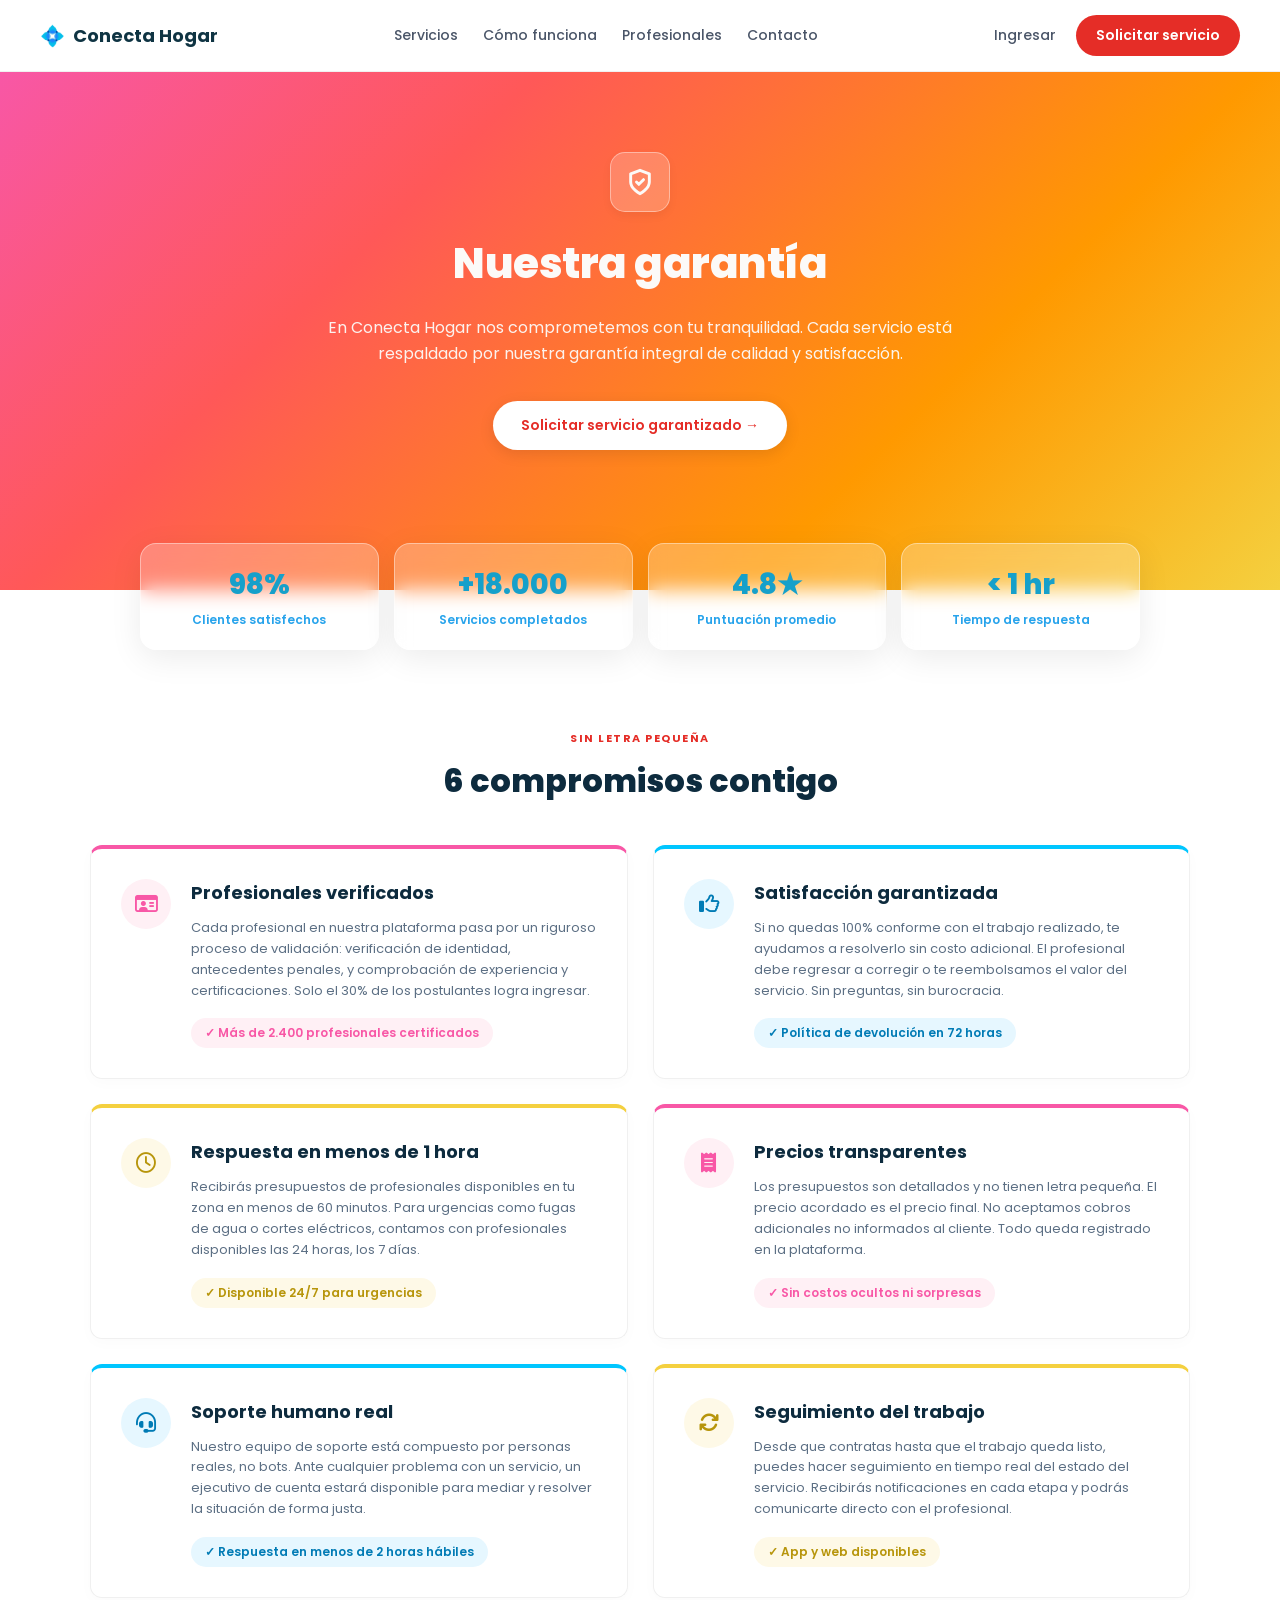
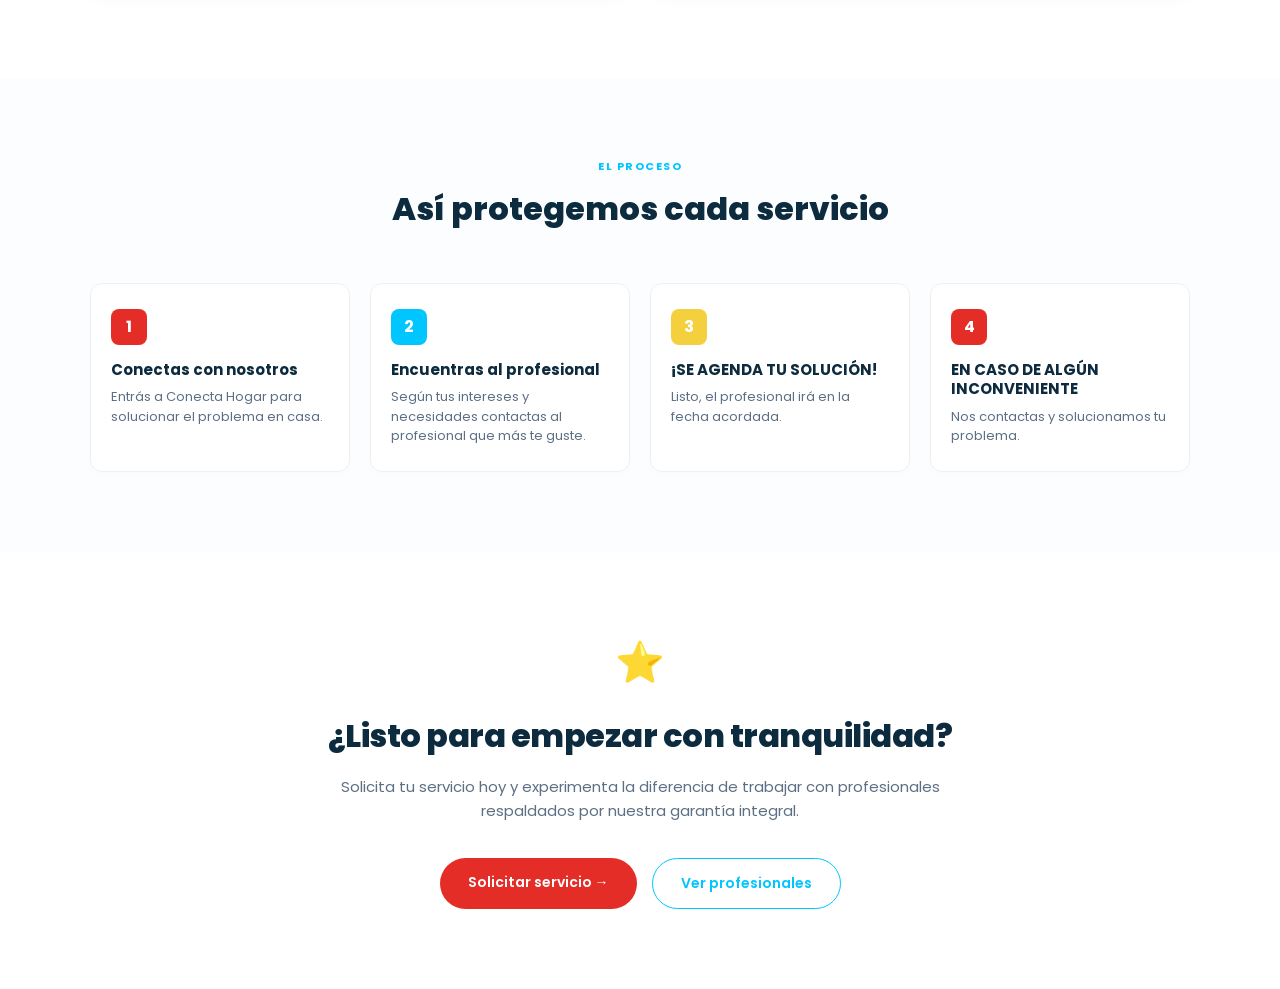
==== garantia.html @ bc5119c2 "cambios en el orden de mi vista" ====
<!DOCTYPE html>
<html lang="es">
<head>
    <meta charset="UTF-8">
    <meta name="viewport" content="width=device-width, initial-scale=1.0">
    <title>Conecta Hogar - Nuestra Garantía</title>
    <!-- Importamos fuentes modernas (puedes cambiarlas si lo prefieres) -->
    <link href="https://fonts.googleapis.com/css2?family=Poppins:wght@400;600;700;800&display=swap" rel="stylesheet">
    <!-- Iconos de FontAwesome para replicar los de las tarjetas -->
    <link rel="stylesheet" href="https://cdnjs.cloudflare.com/ajax/libs/font-awesome/6.4.0/css/all.min.css">
    <link rel="stylesheet" href="garantia.css">
</head>
<body>

    <!-- 1. NAV BAR -->
    <header class="navbar">
        <div class="logo">
            <span class="logo-icon">💠</span> Conecta Hogar
        </div>
        <nav class="nav-links">
            <a href="#">Servicios</a>
            <a href="#">Cómo funciona</a>
            <a href="#">Profesionales</a>
            <a href="#">Contacto</a>
        </nav>
        <div class="nav-actions">
            <a href="#" class="btn-login">Ingresar</a>
            <a href="#" class="btn-primary-sm">Solicitar servicio</a>
        </div>
    </header>

    <!-- 2. HERO SECTION (Garantía) -->
    <section class="hero-section">
        <div class="shield-icon">
    <svg width="28" height="28" viewBox="0 0 24 24" fill="none" stroke="currentColor" stroke-width="2.5" stroke-linecap="round" stroke-linejoin="round">
        <path d="M12 22s8-4 8-10V5l-8-3-8 3v7c0 6 8 10 8 10z"/>
        <path d="m9 12 2 2 4-4"/>
    </svg>
</div>
            <h1>Nuestra garantía</h1>
            <p class="hero-subtitle">En Conecta Hogar nos comprometemos con tu tranquilidad. Cada servicio está respaldado por nuestra garantía integral de calidad y satisfacción.</p>
            <a href="#" class="btn-white">Solicitar servicio garantizado &rarr;</a>
            
            <!-- Estadísticas -->
            <div class="stats-grid">
                <div class="stat-card">
                    <h3>98%</h3>
                    <p>Clientes satisfechos</p>
                </div>
                <div class="stat-card">
                    <h3>+18.000</h3>
                    <p>Servicios completados</p>
                </div>
                <div class="stat-card">
                    <h3>4.8★</h3>
                    <p>Puntuación promedio</p>
                </div>
                <div class="stat-card">
                    <h3>&lt; 1 hr</h3>
                    <p>Tiempo de respuesta</p>
                </div>
            </div>
        </div>
    </section>

    <!-- 3. COMPROMISOS SECTION -->
    <section class="commitments-section">
        <span class="section-tagline">SIN LETRA PEQUEÑA</span>
        <h2>6 compromisos contigo</h2>

        <div class="cards-grid">
            <!-- Tarjeta 1 -->
            <div class="commitment-card border-pink">
                <div class="card-icon bg-pink"><i class="fa-regular fa-id-card"></i></div>
                <div class="card-content">
                    <h3>Profesionales verificados</h3>
                    <p>Cada profesional en nuestra plataforma pasa por un riguroso proceso de validación: verificación de identidad, antecedentes penales, y comprobación de experiencia y certificaciones. Solo el 30% de los postulantes logra ingresar.</p>
                    <span class="badge badge-pink">✓ Más de 2.400 profesionales certificados</span>
                </div>
            </div>
            <!-- Tarjeta 2 -->
            <div class="commitment-card border-blue">
                <div class="card-icon bg-blue"><i class="fa-regular fa-thumbs-up"></i></div>
                <div class="card-content">
                    <h3>Satisfacción garantizada</h3>
                    <p>Si no quedas 100% conforme con el trabajo realizado, te ayudamos a resolverlo sin costo adicional. El profesional debe regresar a corregir o te reembolsamos el valor del servicio. Sin preguntas, sin burocracia.</p>
                    <span class="badge badge-blue">✓ Política de devolución en 72 horas</span>
                </div>
            </div>
            <!-- Tarjeta 3 -->
            <div class="commitment-card border-yellow">
                <div class="card-icon bg-yellow"><i class="fa-regular fa-clock"></i></div>
                <div class="card-content">
                    <h3>Respuesta en menos de 1 hora</h3>
                    <p>Recibirás presupuestos de profesionales disponibles en tu zona en menos de 60 minutos. Para urgencias como fugas de agua o cortes eléctricos, contamos con profesionales disponibles las 24 horas, los 7 días.</p>
                    <span class="badge badge-yellow">✓ Disponible 24/7 para urgencias</span>
                </div>
            </div>
            <!-- Tarjeta 4 -->
            <div class="commitment-card border-pink">
                <div class="card-icon bg-pink"><i class="fa-solid fa-receipt"></i></div>
                <div class="card-content">
                    <h3>Precios transparentes</h3>
                    <p>Los presupuestos son detallados y no tienen letra pequeña. El precio acordado es el precio final. No aceptamos cobros adicionales no informados al cliente. Todo queda registrado en la plataforma.</p>
                    <span class="badge badge-pink">✓ Sin costos ocultos ni sorpresas</span>
                </div>
            </div>
            <!-- Tarjeta 5 -->
            <div class="commitment-card border-blue">
                <div class="card-icon bg-blue"><i class="fa-solid fa-headset"></i></div>
                <div class="card-content">
                    <h3>Soporte humano real</h3>
                    <p>Nuestro equipo de soporte está compuesto por personas reales, no bots. Ante cualquier problema con un servicio, un ejecutivo de cuenta estará disponible para mediar y resolver la situación de forma justa.</p>
                    <span class="badge badge-blue">✓ Respuesta en menos de 2 horas hábiles</span>
                </div>
            </div>
            <!-- Tarjeta 6 -->
            <div class="commitment-card border-yellow">
                <div class="card-icon bg-yellow"><i class="fa-solid fa-arrows-rotate"></i></div>
                <div class="card-content">
                    <h3>Seguimiento del trabajo</h3>
                    <p>Desde que contratas hasta que el trabajo queda listo, puedes hacer seguimiento en tiempo real del estado del servicio. Recibirás notificaciones en cada etapa y podrás comunicarte directo con el profesional.</p>
                    <span class="badge badge-yellow">✓ App y web disponibles</span>
                </div>
            </div>
        </div>
    </section>

    <!-- 4. PROCESO SECTION -->
    <section class="process-section">
        <span class="section-tagline-blue">EL PROCESO</span>
        <h2>Así protegemos cada servicio</h2>

        <div class="process-grid">
            <!-- Paso 1 -->
            <div class="process-step">
                <div class="step-number bg-step-pink">1</div>
                <div class="step-text">
                    <h3>Conectas con nosotros</h3>
                    <p>Entrás a Conecta Hogar para solucionar el problema en casa.</p>
                </div>
            </div>
            <!-- Paso 2 -->
            <div class="process-step">
                <div class="step-number bg-step-blue">2</div>
                <div class="step-text">
                    <h3>Encuentras al profesional</h3>
                    <p>Según tus intereses y necesidades contactas al profesional que más te guste.</p>
                </div>
            </div>
            <!-- Paso 3 -->
            <div class="process-step">
                <div class="step-number bg-step-yellow">3</div>
                <div class="step-text">
                    <h3>¡SE AGENDA TU SOLUCIÓN!</h3>
                    <p>Listo, el profesional irá en la fecha acordada.</p>
                </div>
            </div>
            <!-- Paso 4 -->
            <div class="process-step">
                <div class="step-number bg-step-pink2">4</div>
                <div class="step-text">
                    <h3>EN CASO DE ALGÚN INCONVENIENTE</h3>
                    <p>Nos contactas y solucionamos tu problema.</p>
                </div>
            </div>
        </div>
    </section>

    <!-- 5. CTA FINAL SECTION -->
    <section class="cta-section">
        <div class="star-icon">⭐</div>
        <h2>¿Listo para empezar con tranquilidad?</h2>
        <p>Solicita tu servicio hoy y experimenta la diferencia de trabajar con profesionales respaldados por nuestra garantía integral.</p>
        <div class="cta-buttons">
            <a href="#" class="btn-primary-lg">Solicitar servicio &rarr;</a>
            <a href="#" class="btn-secondary-lg">Ver profesionales</a>
        </div>
    </section>

    <script src="garantia.js"></script>
</body>
</html>
---- garantia.css ----
/* ==========================================
   1. CONFIGURACIÓN BASE & VARIABLES
   ========================================== */
* {
    margin: 0;
    padding: 0;
    box-sizing: border-box;
}

body {
    font-family: 'Poppins', sans-serif;
    color: #0f3443; /* Tono azul oscuro para buena lectura */
    background-color: #ffffff;
    overflow-x: hidden;
    -webkit-font-smoothing: antialiased;
}

a {
    text-align: none;
    text-decoration: none;
}

/* ==========================================
   2. BARRA DE NAVEGACIÓN (NAVBAR)
   ========================================== */
.navbar {
    display: flex;
    justify-content: space-between;
    align-items: center;
    padding: 15px 40px;
    background-color: #ffffff;
    border-bottom: 1px solid #f0f0f0;
    position: sticky;
    top: 0;
    z-index: 1000;
}

.navbar .logo {
    font-weight: 700;
    font-size: 18px;
    color: #0f3443;
    display: flex;
    align-items: center;
    gap: 8px;
}

.navbar .logo-icon {
    font-size: 20px;
}

.navbar .nav-links {
    display: flex;
    gap: 25px;
}

.navbar .nav-links a {
    color: #4a5568;
    font-weight: 500;
    font-size: 14px;
    transition: color 0.2s ease;
}

.navbar .nav-links a:hover {
    color: #e52d27; /* Pequeño efecto hover */
}

.navbar .nav-actions {
    display: flex;
    align-items: center;
    gap: 20px;
}

.navbar .btn-login {
    color: #4a5568;
    font-weight: 500;
    font-size: 14px;
}

.navbar .btn-primary-sm {
    background-color: #e52d27; /* El color rojo/fucsia del botón */
    color: #ffffff;
    padding: 10px 20px;
    border-radius: 25px;
    font-weight: 600;
    font-size: 14px;
    transition: transform 0.2s ease, background-color 0.2s ease;
}

.navbar .btn-primary-sm:hover {
    background-color: #d11b17;
    transform: translateY(-1px);
}

/* ==========================================
   3. SECCIÓN HERO (Fondo Degradado y Textos)
   ========================================== */
.hero-section {
    /* Replicamos el llamativo degradado de Rojo -> Naranja -> Amarillo */
    background: linear-gradient(135deg, #f857a6 0%, #ff5858 30%, #ff9900 70%, #f4d03f 100%);
    padding: 80px 20px 140px 20px; /* Espaciado extra abajo para que floten las tarjetas */
    text-align: center;
    color: #fcfaf8;
    position: relative;
}

.hero-container {
    max-width: 800px;
    margin: 0 auto;
}

/* Icono del Escudo Blanco Central */
.hero-section .shield-icon {
    background-color: rgba(255, 255, 255, 0.2);
    width: 60px;
    height: 60px;
    border-radius: 15px;
    display: inline-flex;
    justify-content: center;
    align-items: center;
    font-size: 24px;
    margin-bottom: 20px;
    border: 1px solid rgba(255, 255, 255, 0.4);
    box-shadow: 0 4px 10px rgba(0, 0, 0, 0.05);
}

.hero-section h1 {
    font-size: 42px;
    font-weight: 800;
    margin-bottom: 20px;
    letter-spacing: -0.5px;
}

.hero-section .hero-subtitle {
    font-size: 16px;
    line-height: 1.6;
    margin-bottom: 35px;
    opacity: 0.95;
    max-width: 650px;
    margin-left: auto;
    margin-right: auto;
}

/* Botón Blanco Solicitud */
.hero-section .btn-white {
    background-color: #ffffff;
    color: #e52d27;
    padding: 14px 28px;
    border-radius: 30px;
    font-weight: 600;
    font-size: 14px;
    box-shadow: 0 4px 15px rgba(0, 0, 0, 0.1);
    display: inline-block;
    transition: transform 0.2s ease, box-shadow 0.2s ease;
}

.hero-section .btn-white:hover {
    transform: translateY(-2px);
    box-shadow: 0 6px 20px rgba(0, 0, 0, 0.15);
}

/* ==========================================
   4. TARJETAS DE ESTADÍSTICAS (Flotantes)
   ========================================== */
.stats-grid {
    display: grid;
    grid-template-columns: repeat(4, 1fr);
    gap: 15px;
    max-width: 1000px;
    margin: 50px auto 0 auto;
    position: absolute;
    left: 20px;
    right: 20px;
    bottom: -60px; /* Hace que floten hacia afuera del contenedor del Hero */
    z-index: 10;
}

.stat-card {
    background: rgba(255, 255, 255, 0.25);
    backdrop-filter: blur(10px);
    -webkit-backdrop-filter: blur(10px);
    border: 1px solid rgba(255, 255, 255, 0.4);
    padding: 20px 10px;
    border-radius: 16px;
    box-shadow: 0 8px 32px 0 rgba(0, 0, 0, 0.08);
    text-align: center;
}

.stat-card h3 {
    font-size: 28px;
    font-weight: 800;
    color: #16a0ca;
    margin-bottom: 5px;
}

.stat-card p {
    font-size: 12px;
    font-weight: 600;
    color: rgba(15, 153, 233, 0.9);
}

/* ==========================================
   5. SECCIÓN 6 COMPROMISOS (Base)
   ========================================== */
.commitments-section {
    padding: 140px 40px 80px 40px; /* Bastante espacio arriba por el choque de las estadísticas */
    background-color: #ffffff;
    text-align: center;
}

.section-tagline {
    font-size: 11px;
    font-weight: 700;
    color: #e52d27;
    letter-spacing: 1.5px;
    display: block;
    margin-bottom: 10px;
}

.commitments-section h2 {
    font-size: 32px;
    font-weight: 800;
    color: #0d2b3e;
    margin-bottom: 40px;
}

/* Cuadrícula de Compromisos (2 columnas en pantallas grandes) */
.cards-grid {
    display: grid;
    grid-template-columns: repeat(2, 1fr);
    gap: 25px;
    max-width: 1100px;
    margin: 0 auto;
}

/* ==========================================
   6. ESTILOS DE TARJETAS INDIVIDUALES (Compromisos)
   ========================================== */
.commitment-card {
    background-color: #ffffff;
    border: 1px solid #f0f0f0;
    border-radius: 12px;
    padding: 30px;
    display: flex;
    gap: 20px;
    text-align: left;
    box-shadow: 0 4px 15px rgba(0, 0, 0, 0.02);
    transition: transform 0.2s ease, box-shadow 0.2s ease;
}

.commitment-card:hover {
    transform: translateY(-3px);
    box-shadow: 0 10px 25px rgba(0, 0, 0, 0.05);
}

/* Contenedores circulares para los íconos */
.card-icon {
    width: 50px;
    height: 50px;
    border-radius: 50%;
    display: flex;
    justify-content: center;
    align-items: center;
    font-size: 20px;
    flex-shrink: 0; /* Evita que el círculo se deforme si hay mucho texto */
}

.card-content {
    display: flex;
    flex-direction: column;
    gap: 12px;
}

.card-content h3 {
    font-size: 18px;
    font-weight: 700;
    color: #0d2b3e;
}

.card-content p {
    font-size: 13px;
    line-height: 1.6;
    color: #5c6f84;
}

/* Pequeñas etiquetas inferiores (Badges) */
.badge {
    align-self: flex-start; /* Se ajusta solo al tamaño de su texto */
    font-size: 12px;
    font-weight: 600;
    padding: 6px 14px;
    border-radius: 20px;
    margin-top: 5px;
}

/* ==========================================
   7. VARIACIONES DE COLORES (Bordes, Iconos y Badges)
   ========================================== */

/* Variación Rosa/Fucsia */
.border-pink { border-top: 4px solid #f857a6; }
.bg-pink { background-color: #fff0f5; color: #f857a6; }
.badge-pink { background-color: #fff0f5; color: #f857a6; }

/* Variación Azul */
.border-blue { border-top: 4px solid #00c6ff; }
.bg-blue { background-color: #e6f7ff; color: #007bb5; }
.badge-blue { background-color: #e6f7ff; color: #007bb5; }

/* Variación Amarilla/Naranja */
.border-yellow { border-top: 4px solid #f4d03f; }
.bg-yellow { background-color: #fef9e7; color: #b7950b; }
.badge-yellow { background-color: #fef9e7; color: #b7950b; }

/* ==========================================
   8. SECCIÓN PROCESO (Así protegemos cada servicio)
   ========================================== */
.process-section {
    padding: 80px 40px;
    background-color: #fcfdfe; /* Un fondo sutilmente grisáceo/azul para contrastar */
    text-align: center;
}

.section-tagline-blue {
    font-size: 11px;
    font-weight: 700;
    color: #00c6ff;
    letter-spacing: 1.5px;
    display: block;
    margin-bottom: 10px;
}

.process-section h2 {
    font-size: 32px;
    font-weight: 800;
    color: #0d2b3e;
    margin-bottom: 50px;
}

/* Cuadrícula del proceso (4 columnas para los 4 pasos) */
.process-grid {
    display: grid;
    grid-template-columns: repeat(4, 1fr);
    gap: 20px;
    max-width: 1100px;
    margin: 0 auto;
}

.process-step {
    background-color: #ffffff;
    border: 1px solid #f0f0f0;
    border-radius: 12px;
    padding: 25px 20px;
    text-align: left;
    display: flex;
    flex-direction: column;
    gap: 15px;
    box-shadow: 0 4px 10px rgba(0, 0, 0, 0.01);
}

/* Números de los pasos */
.step-number {
    width: 36px;
    height: 36px;
    border-radius: 8px;
    display: flex;
    justify-content: center;
    align-items: center;
    font-weight: 700;
    font-size: 16px;
    color: #ffffff;
}

/* Colores específicos para los números de los pasos según la imagen */
.bg-step-pink { background-color: #e52d27; }
.bg-step-blue { background-color: #00c6ff; }
.bg-step-yellow { background-color: #f4d03f; }
.bg-step-pink2 { background-color: #e52d27; }

.step-text h3 {
    font-size: 15px;
    font-weight: 700;
    color: #0d2b3e;
    margin-bottom: 8px;
    line-height: 1.3;
}

.step-text p {
    font-size: 13px;
    line-height: 1.5;
    color: #5c6f84;
}

/* ==========================================
   9. SECCIÓN CTA FINAL (¿Listo para empezar...?)
   ========================================== */
.cta-section {
    padding: 80px 20px;
    background-color: #ffffff;
    text-align: center;
    max-width: 700px;
    margin: 0 auto;
}

.cta-section .star-icon {
    font-size: 40px;
    margin-bottom: 20px;
}

.cta-section h2 {
    font-size: 32px;
    font-weight: 800;
    color: #0d2b3e;
    margin-bottom: 15px;
    letter-spacing: -0.5px;
}

.cta-section p {
    font-size: 15px;
    line-height: 1.6;
    color: #5c6f84;
    margin-bottom: 35px;
}

/* Contenedor de botones inferiores */
.cta-buttons {
    display: flex;
    justify-content: center;
    gap: 15px;
}

.btn-primary-lg {
    background-color: #e52d27;
    color: #ffffff;
    padding: 14px 28px;
    border-radius: 30px;
    font-weight: 600;
    font-size: 14px;
    transition: background-color 0.2s ease, transform 0.2s ease;
}

.btn-primary-lg:hover {
    background-color: #d11b17;
    transform: translateY(-2px);
}

.btn-secondary-lg {
    background-color: #ffffff;
    color: #00c6ff;
    padding: 14px 28px;
    border-radius: 30px;
    font-weight: 600;
    font-size: 14px;
    border: 1px solid #00c6ff;
    transition: background-color 0.2s ease, transform 0.2s ease;
}

.btn-secondary-lg:hover {
    background-color: #f4fcff;
    transform: translateY(-2px);
}

/* ==========================================
   10. OPTIMIZACIÓN RESPONSIVA (Mobile & Tablets)
   ========================================== */
@media (max-width: 992px) {
    .stats-grid {
        grid-template-columns: repeat(2, 1fr);
        position: relative;
        bottom: 0;
        margin-top: 40px;
    }
    
    .commitments-section {
        padding-top: 60px;
    }

    .cards-grid {
        grid-template-columns: 1fr;
    }

    .process-grid {
        grid-template-columns: repeat(2, 1fr);
    }
}

@media (max-width: 600px) {
    .navbar {
        padding: 15px 20px;
    }
    
    .navbar .nav-links {
        display: none; /* Esconde el menú de escritorio en móviles */
    }

    .hero-section h1 {
        font-size: 32px;
    }

    .stats-grid {
        grid-template-columns: 1fr;
    }

    .process-grid {
        grid-template-columns: 1fr;
    }

    .cta-buttons {
        flex-direction: column;
        gap: 10px;
    }
    
    .commitment-card {
        flex-direction: column;
        align-items: flex-start;
        gap: 15px;
    }
}
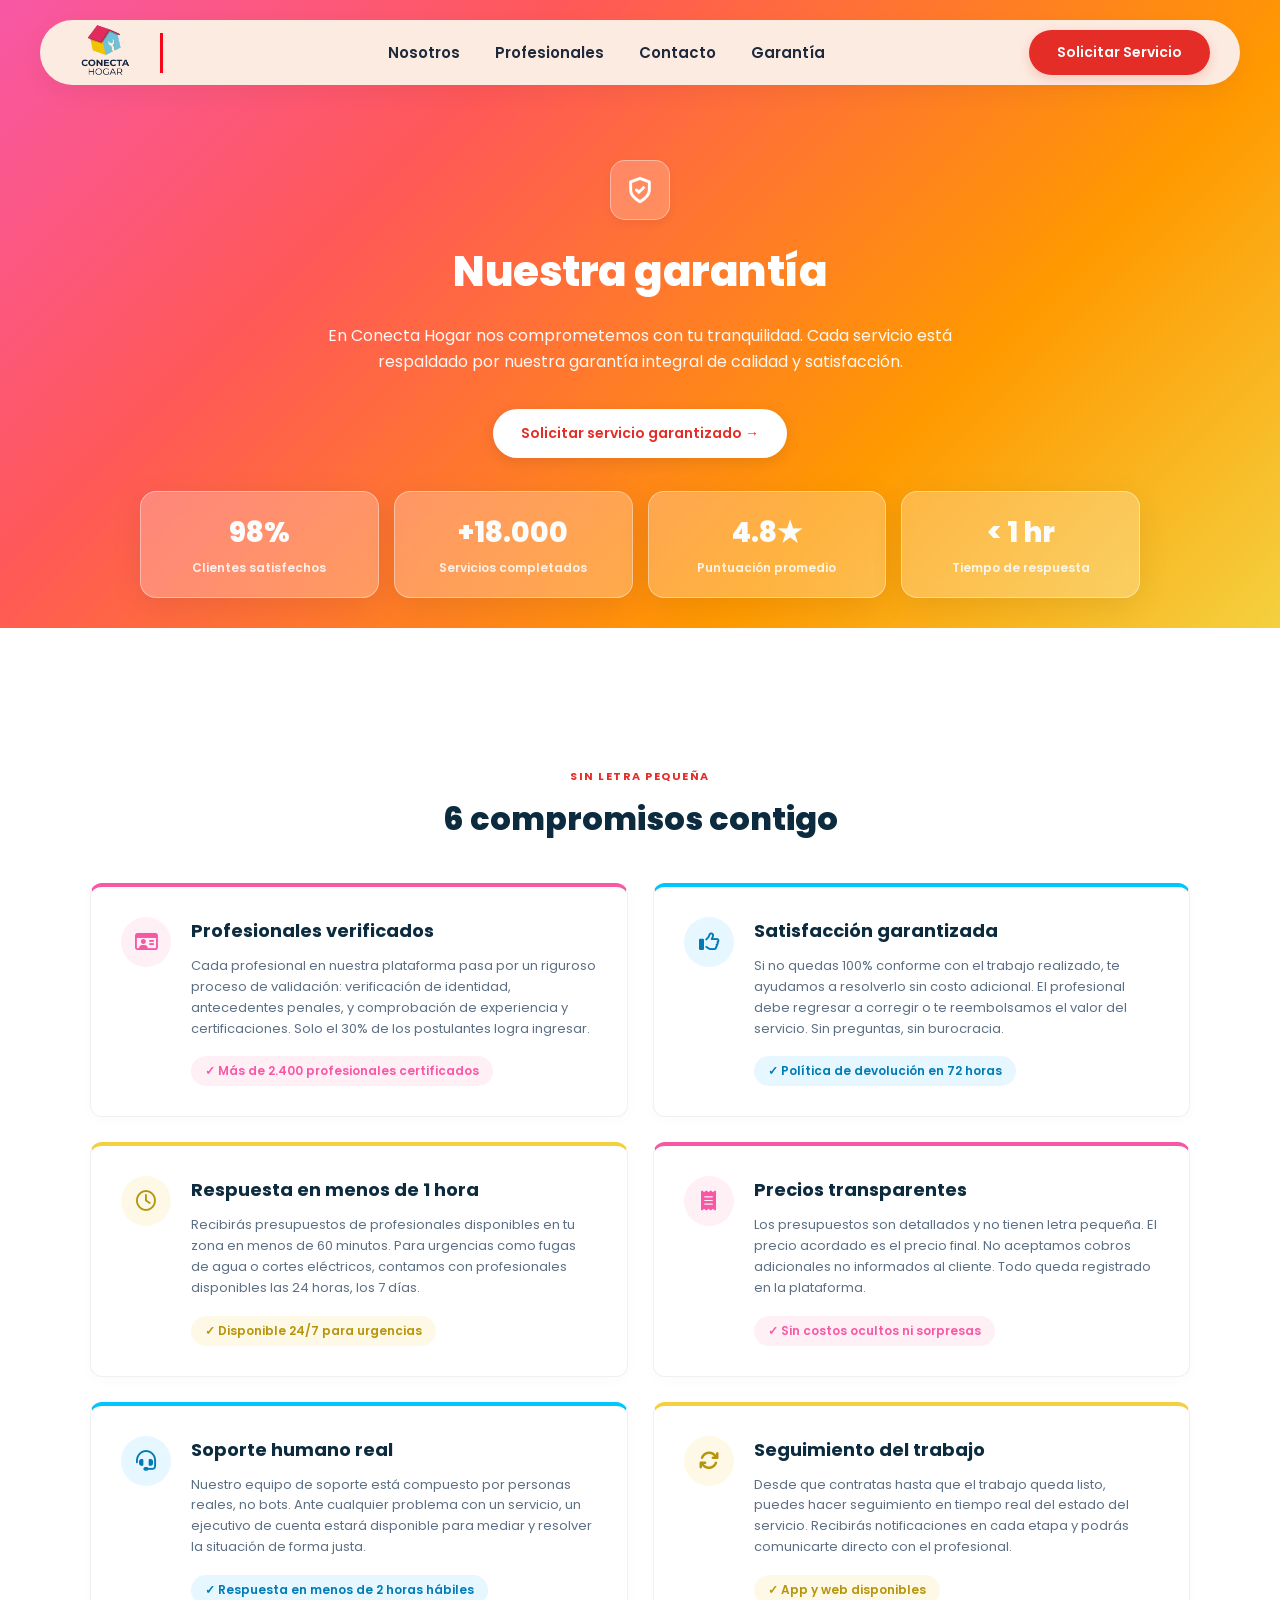
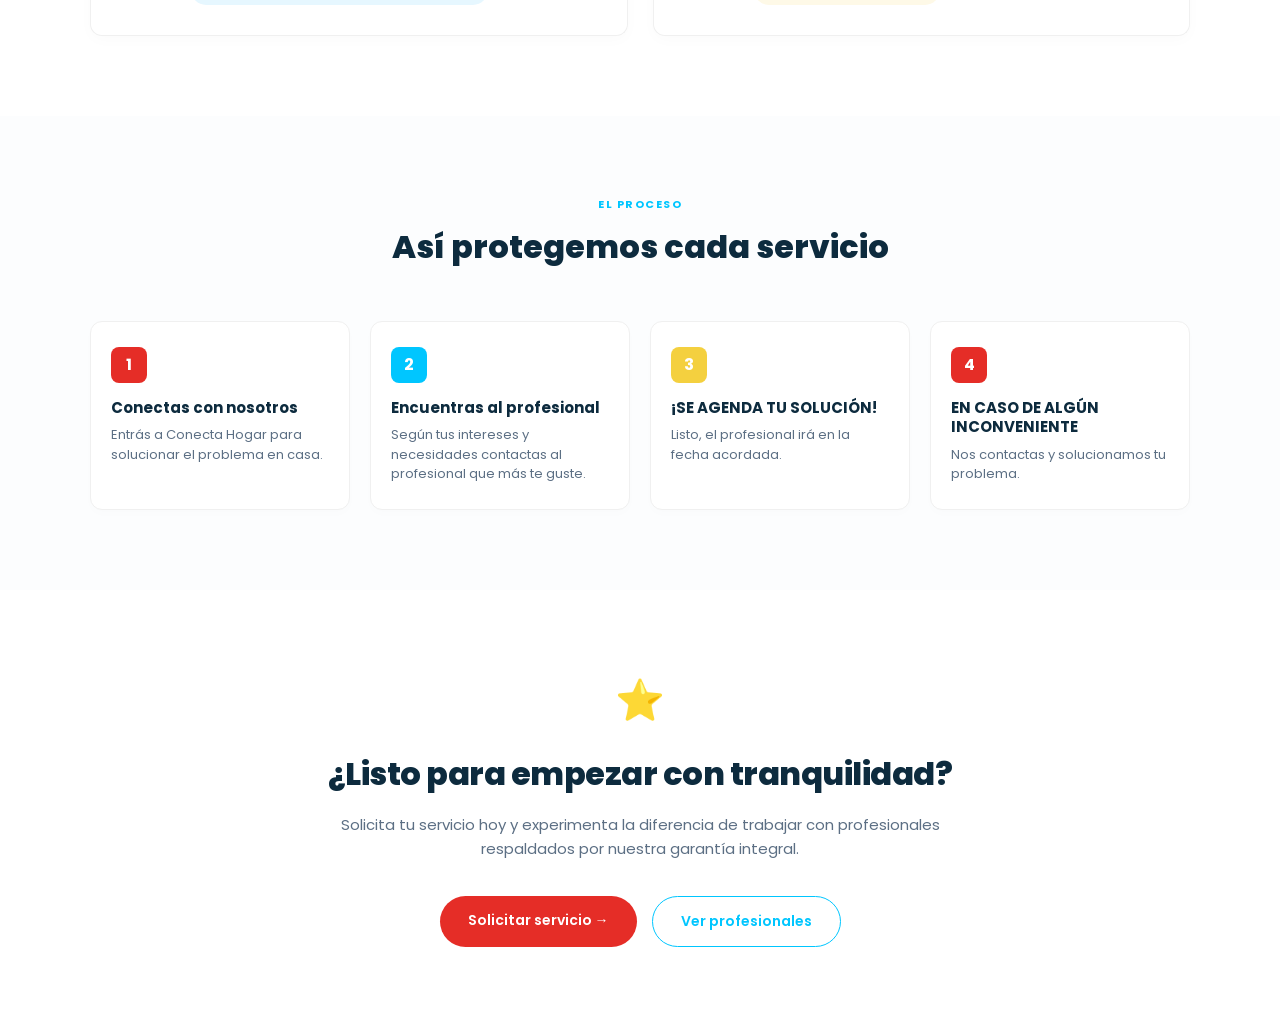
==== commit 2def0368: "visu lista, sometida a cambios de ser necesario" ====
--- a/garantia.html
+++ b/garantia.html
@@ -13,19 +13,24 @@
 <body>
 
     <!-- 1. NAV BAR -->
-    <header class="navbar">
-        <div class="logo">
-            <span class="logo-icon">💠</span> Conecta Hogar
-        </div>
-        <nav class="nav-links">
-            <a href="#">Servicios</a>
-            <a href="#">Cómo funciona</a>
-            <a href="#">Profesionales</a>
-            <a href="#">Contacto</a>
-        </nav>
-        <div class="nav-actions">
-            <a href="#" class="btn-login">Ingresar</a>
-            <a href="#" class="btn-primary-sm">Solicitar servicio</a>
+   <header class="navbar-container">
+        <div class="navbar-floating">
+            <div class="logo-wrapper">
+                <a href="#" class="logo-link">
+                    <img src="logo.jpeg.png" alt="Conecta Hogar Logo" class="logo-img">
+                </a>
+            </div>
+            
+            <nav class="nav-links">
+                <a href="#">Nosotros</a>
+                <a href="#">Profesionales</a>
+                <a href="#">Contacto</a>
+                <a href="#">Garantía</a>
+            </nav>
+            
+            <div class="nav-actions">
+                <a href="#" class="btn-solicitar">Solicitar Servicio</a>
+            </div>
         </div>
     </header>
 
--- a/garantia.css
+++ b/garantia.css
@@ -23,72 +23,143 @@
 /* ==========================================
    2. BARRA DE NAVEGACIÓN (NAVBAR)
    ========================================== */
-.navbar {
+.navbar-container {
+    position: absolute;
+    top: 0;
+    z-index: 1000;
+    width: 100%;
+    padding: 20px 40px 10px 40px;
+    background-color: transparent; /* Permite que se vea el fondo detrás */
+}
+
+/* La cápsula flotante con el fondo crema de tu Figma */
+.navbar-floating {
+    max-width: 1200px;
+    margin: 0 auto;
+    background-color: #fcebe1; /* Color almendrado/crema suave de la foto */
+    border-radius: 50px; /* Bordes ultra redondeados en forma de píldora */
+    padding: 10px 30px;
     display: flex;
     justify-content: space-between;
     align-items: center;
-    padding: 15px 40px;
-    background-color: #ffffff;
-    border-bottom: 1px solid #f0f0f0;
-    position: sticky;
-    top: 0;
-    z-index: 1000;
-}
-
-.navbar .logo {
-    font-weight: 700;
-    font-size: 18px;
-    color: #0f3443;
+    box-shadow: 0 8px 24px rgba(0, 0, 0, 0.05);
+}
+
+/* --- LOGO INTERACTIVO --- */
+.logo-wrapper {
+    perspective: 1000px; /* Habilita el efecto 3D */
     display: flex;
     align-items: center;
-    gap: 8px;
-}
-
-.navbar .logo-icon {
-    font-size: 20px;
-}
-
-.navbar .nav-links {
-    display: flex;
-    gap: 25px;
-}
-
-.navbar .nav-links a {
-    color: #4a5568;
-    font-weight: 500;
+    /* Creamos la línea usando el borde derecho del contenedor del logo */
+    border-right: 3px solid rgb(246, 7, 23); 
+    /* Espacio antes de la línea (derecha) y ajuste a la izquierda */
+    padding-right: 20px; 
+    margin-right: 20px;
+    /* Altura de la línea basada en el contenedor */
+    height: 40px;
+}
+
+.logo-link {
+    display: flex;
+    align-items: center;
+    gap: 10px;
+}
+
+.logo-img {
+    width: 70px;
+    height: 70px;
+    object-fit: contain;
+    transition: transform 0.5s cubic-bezier(0.175, 0.885, 0.32, 1.275);
+    transform-origin: bottom center; /* El eje de rotación será la base */
+}
+
+/* Animación del logo al pasar el mouse (Efecto balanceo interactivo) */
+.logo-link:hover .logo-img {
+    transform: rotateX(15deg) rotateY(-10deg) scale(1.1);
+    filter: drop-shadow(0 6px 8px rgba(0,0,0,0.15));
+}
+
+.logo-text {
     font-size: 14px;
-    transition: color 0.2s ease;
-}
-
-.navbar .nav-links a:hover {
-    color: #e52d27; /* Pequeño efecto hover */
-}
-
-.navbar .nav-actions {
-    display: flex;
-    align-items: center;
-    gap: 20px;
-}
-
-.navbar .btn-login {
-    color: #4a5568;
-    font-weight: 500;
+    font-weight: 800;
+    color: #1e293b;
+    line-height: 1.1;
+    letter-spacing: 0.5px;
+}
+
+.logo-text small {
+    font-size: 11px;
+    font-weight: 600;
+    color: #64748b;
+}
+
+/* --- ENLACES DE NAVEGACIÓN --- */
+.navbar-floating .nav-links {
+    display: flex;
+    gap: 35px;
+}
+
+.navbar-floating .nav-links a {
+    color: #1e293b; /* Color azul oscuro de los textos en tu Figma */
+    font-weight: 600;
+    font-size: 15px;
+    position: relative;
+    transition: color 0.3s ease;
+}
+
+/* Línea animada debajo de los enlaces al hacer hover */
+.navbar-floating .nav-links a::after {
+    content: '';
+    position: absolute;
+    width: 100%;
+    transform: scaleX(0);
+    height: 2px;
+    bottom: -4px;
+    left: 0;
+    background-color: #e52d27;
+    transform-origin: bottom right;
+    transition: transform 0.25s ease-out;
+}
+
+.navbar-floating .nav-links a:hover {
+    color: #e52d27;
+}
+
+.navbar-floating .nav-links a:hover::after {
+    transform: scaleX(1);
+    transform-origin: bottom left;
+}
+
+/* --- BOTÓN SOLICITAR SERVICIO --- */
+.btn-solicitar {
+    background-color: #e52d27; /* Rojo/Naranja de tu botón */
+    color: #ffffff !important;
+    padding: 12px 28px;
+    border-radius: 30px; /* Botón redondo igual a la foto */
+    font-weight: 600;
     font-size: 14px;
-}
-
-.navbar .btn-primary-sm {
-    background-color: #e52d27; /* El color rojo/fucsia del botón */
-    color: #ffffff;
-    padding: 10px 20px;
-    border-radius: 25px;
-    font-weight: 600;
-    font-size: 14px;
-    transition: transform 0.2s ease, background-color 0.2s ease;
-}
-
-.navbar .btn-primary-sm:hover {
+    display: inline-block;
+    transition: background-color 0.3s ease, transform 0.2s ease, box-shadow 0.3s ease;
+    box-shadow: 0 4px 12px rgba(229, 45, 39, 0.2);
+}
+
+.btn-solicitar:hover {
     background-color: #d11b17;
-    transform: translateY(-1px);
+    transform: translateY(-2px);
+    box-shadow: 0 6px 20px rgba(229, 45, 39, 0.3);
+}
+
+/* --- AJUSTE PARA MÓVILES --- */
+@media (max-width: 768px) {
+    .navbar-container {
+        padding: 10px 15px;
+    }
+    .navbar-floating {
+        padding: 8px 20px;
+    }
+    .navbar-floating .nav-links {
+        display: none; /* Oculta el menú en móviles */
+    }
 }
 
 /* ==========================================
@@ -97,10 +168,11 @@
 .hero-section {
     /* Replicamos el llamativo degradado de Rojo -> Naranja -> Amarillo */
     background: linear-gradient(135deg, #f857a6 0%, #ff5858 30%, #ff9900 70%, #f4d03f 100%);
-    padding: 80px 20px 140px 20px; /* Espaciado extra abajo para que floten las tarjetas */
+    padding: 160px 20px 100px 20px; 
     text-align: center;
-    color: #fcfaf8;
+    color: #ffffff;
     position: relative;
+    width: 100%;
 }
 
 .hero-container {
@@ -142,22 +214,25 @@
 
 /* Botón Blanco Solicitud */
 .hero-section .btn-white {
-    background-color: #ffffff;
-    color: #e52d27;
+    background-color: #ffffff; /* Volvemos al fondo blanco limpio de Figma */
+    color: #e52d27;            /* Texto en color rojo/naranja corporativo */
     padding: 14px 28px;
     border-radius: 30px;
     font-weight: 600;
     font-size: 14px;
     box-shadow: 0 4px 15px rgba(0, 0, 0, 0.1);
     display: inline-block;
-    transition: transform 0.2s ease, box-shadow 0.2s ease;
+    transition: transform 0.2s ease, box-shadow 0.2s ease, background-color 0.2s ease;
+    
+    /* SOLUCIÓN: Este margen empuja las estadísticas hacia abajo para que no tapen el botón */
+    margin-bottom: 70px; 
 }
 
 .hero-section .btn-white:hover {
+    background-color: #f8f9fa; /* Sutil cambio de blanco a gris claro al pasar el mouse */
     transform: translateY(-2px);
     box-shadow: 0 6px 20px rgba(0, 0, 0, 0.15);
 }
-
 /* ==========================================
    4. TARJETAS DE ESTADÍSTICAS (Flotantes)
    ========================================== */
@@ -170,7 +245,7 @@
     position: absolute;
     left: 20px;
     right: 20px;
-    bottom: -60px; /* Hace que floten hacia afuera del contenedor del Hero */
+    bottom: 30px; /* Hace que floten hacia afuera del contenedor del Hero */
     z-index: 10;
 }
 
@@ -188,14 +263,14 @@
 .stat-card h3 {
     font-size: 28px;
     font-weight: 800;
-    color: #16a0ca;
+    color: #fbfcfc;
     margin-bottom: 5px;
 }
 
 .stat-card p {
     font-size: 12px;
     font-weight: 600;
-    color: rgba(15, 153, 233, 0.9);
+    color: rgba(250, 251, 252, 0.9);
 }
 
 /* ==========================================
